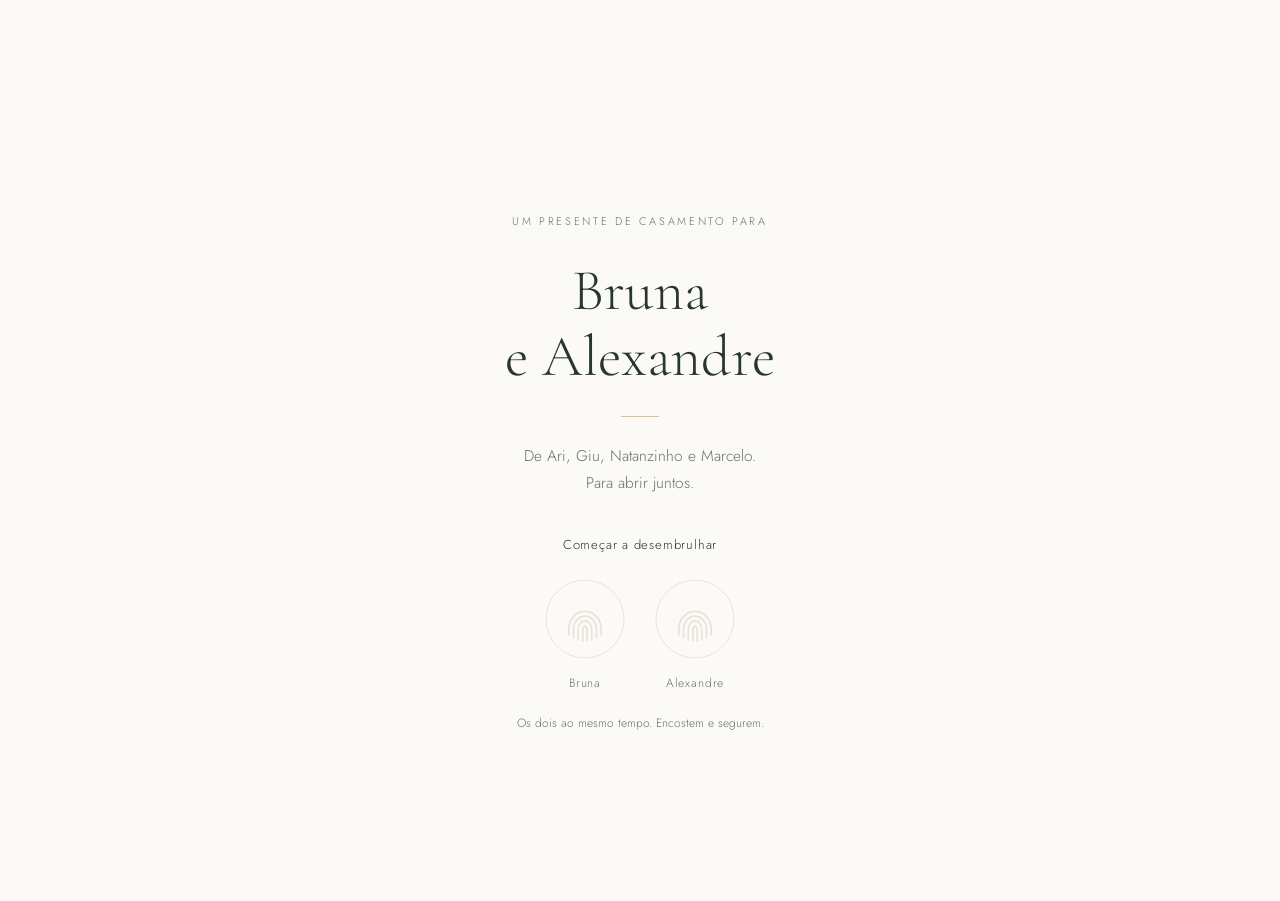
==== bruna-e-alexandre/index.html @ 7225ad79 "Pads na capa, digital, nomes abaixo e transição entre etapas - a capa passa a usar os dois círculos " ====
<!DOCTYPE html>
<html lang="pt-BR">
<head>
<meta charset="utf-8">
<meta name="viewport" content="width=device-width, initial-scale=1, viewport-fit=cover">
<title>Um presente</title>
<meta name="description" content="Um presente para abrir juntos.">
<meta name="theme-color" content="#FBFAF7">
<meta name="robots" content="noindex">

<link rel="preconnect" href="https://fonts.googleapis.com">
<link rel="preconnect" href="https://fonts.gstatic.com" crossorigin>
<link rel="stylesheet"
      href="https://fonts.googleapis.com/css2?family=Cormorant+Garamond:wght@300;400&family=Jost:wght@300;400&display=swap">

<link rel="stylesheet" href="../assets/theme-botanico.css">
<link rel="stylesheet" href="../assets/base.css">
</head>
<body>

<div class="chrome">
  <nav class="progress" id="progress" aria-label="Etapas do presente"></nav>
</div>

<button class="back" id="back" type="button" aria-label="Voltar uma etapa">
  <svg width="18" height="18" viewBox="0 0 18 18" fill="none"
       stroke="currentColor" stroke-width="1" aria-hidden="true">
    <path d="M11 3.5 5.5 9l5.5 5.5"/>
  </svg>
</button>

<main class="stage">
  <div class="card" id="card"></div>
</main>

<canvas id="confetti" aria-hidden="true"></canvas>
<p class="sr-only" id="announcer" aria-live="polite"></p>

<script src="../gifts/bruna-alexandre.js"></script>
<script src="../assets/hold.js"></script>
<script src="../assets/engine.js"></script>
</body>
</html>
---- assets/theme-botanico.css ----
/* Tema botânico — tirado do save the date deles: papel off-white texturizado,
   verde-sálvia, um traço de dourado no lugar das flores amarelas.

   Trocar de tema é trocar este arquivo. Nada aqui além de variáveis. */

:root {
  --paper:     #FBFAF7;  /* fundo, o material principal */
  --ink:       #26372B;  /* verde muito escuro, texto principal */
  --muted:     #6B7263;  /* texto secundário — 4.78:1 sobre o papel */
  --rule:      #E7E3D9;  /* linhas e estados inativos */
  --sage:      #8A9C7E;  /* verde: estrutura */
  --gold:      #B08D3F;  /* dourado: progresso e ação, única cor de acento */
  --gold-soft: #D9C48B;
  --gold-text: #8A6C26;  /* o mesmo dourado, escuro o bastante para texto — 4.73:1 */

  --art-ink:   var(--sage);  /* cor das ilustrações de traço */

  --font-display: 'Cormorant Garamond', Georgia, 'Times New Roman', serif;
  --font-body:    'Jost', -apple-system, BlinkMacSystemFont, 'Segoe UI', system-ui, sans-serif;

  --confetti: #B08D3F, #D9C48B, #8A9C7E, #26372B, #FFFFFF;
}
---- assets/base.css ----
/* ============================================================
   unwrapagift — layout, tipografia e movimento.
   Nenhuma cor literal aqui: tudo vem do arquivo de tema.
   ============================================================ */

*, *::before, *::after { box-sizing: border-box; }
* { margin: 0; padding: 0; }

html {
  -webkit-text-size-adjust: 100%;
  /* mata o zoom de duplo-toque do iOS sem matar o zoom de pinça,
     que a acessibilidade exige (user-scalable=no mataria os dois) */
  touch-action: manipulation;
}

body {
  min-height: 100dvh;
  background: var(--paper);
  color: var(--ink);
  font-family: var(--font-body);
  font-weight: 300;
  font-size: 16px;
  line-height: 1.6;
  -webkit-font-smoothing: antialiased;
  overflow-x: hidden;
}

.sr-only {
  position: absolute; width: 1px; height: 1px;
  padding: 0; overflow: hidden; clip: rect(0 0 0 0);
  white-space: nowrap; border: 0;
}

/* ---------- palco ---------- */

.stage {
  min-height: 100dvh;
  display: flex;
  align-items: center;
  justify-content: center;
  padding: calc(92px + env(safe-area-inset-top)) 28px
           calc(48px + env(safe-area-inset-bottom));
  position: relative;
  z-index: 2;                        /* acima dos confetes */
}

.card {
  width: 100%;
  max-width: 480px;
  text-align: center;
}

/* ---------- progresso: o raminho ---------- */

.chrome {
  position: fixed;
  top: 0; left: 0; right: 0;
  z-index: 20;
  padding-top: calc(26px + env(safe-area-inset-top));
  display: flex;
  justify-content: center;
  pointer-events: none;
}

.progress {
  position: relative;
  display: flex;
  align-items: center;
  gap: 20px;
  opacity: 0;
  transition: opacity .6s ease;
  pointer-events: none;
}
.progress.is-visible { opacity: 1; pointer-events: auto; }

/* a haste, atrás das folhas */
.progress::before {
  content: "";
  position: absolute;
  left: -14px; right: -14px; top: 50%;
  height: 1px;
  background: var(--rule);
}

.leaf {
  position: relative;
  z-index: 1;
  width: 20px; height: 20px;
  display: grid;
  place-items: center;
  border: 0;
  padding: 0;
  background: var(--paper);      /* recorta a haste atrás da folha */
  cursor: default;
  -webkit-tap-highlight-color: transparent;
}
/* área de toque confortável sem engordar o desenho */
.leaf::after { content: ""; position: absolute; inset: -12px; }

.leaf svg { width: 14px; height: 14px; display: block; overflow: visible; }
.leaf .blade {
  fill: none;
  stroke: var(--rule);
  stroke-width: 1;
  transition: fill .7s ease, stroke .7s ease;
}
.leaf .vein {
  fill: none;
  stroke: var(--rule);
  stroke-width: .75;
  transition: stroke .7s ease;
}
.leaf:nth-child(odd)  svg { transform: rotate(-16deg); }
.leaf:nth-child(even) svg { transform: rotate(16deg); }

.leaf.is-current .blade,
.leaf.is-current .vein  { stroke: var(--sage); }
.leaf.is-done .blade    { fill: var(--gold-soft); stroke: var(--gold); }
.leaf.is-done .vein     { stroke: var(--gold); }
.leaf.is-done           { cursor: pointer; }
.leaf:focus-visible   { outline: 1px solid var(--gold); outline-offset: 5px; }

/* ---------- voltar ---------- */

.back {
  position: fixed;
  top: calc(20px + env(safe-area-inset-top));
  right: 18px;
  z-index: 21;
  width: 40px; height: 40px;
  display: grid; place-items: center;
  border: 0; background: none;
  color: var(--muted);
  cursor: pointer;
  opacity: 0;
  pointer-events: none;
  transition: opacity .4s ease;
  -webkit-tap-highlight-color: transparent;
}
.back.is-visible { opacity: .55; pointer-events: auto; }
.back:hover, .back:focus-visible { opacity: 1; }
.back:focus-visible { outline: 1px solid var(--gold); outline-offset: 2px; }

/* ---------- tipografia ---------- */

.eyebrow {
  font-size: 11px;
  letter-spacing: .24em;
  text-transform: uppercase;
  line-height: 1.9;
  color: var(--muted);
  margin-bottom: 26px;
}

h1 {
  font-family: var(--font-display);
  font-weight: 300;
  font-size: clamp(40px, 11vw, 58px);
  line-height: 1.14;
  letter-spacing: .005em;
}

h2 {
  font-family: var(--font-display);
  font-weight: 300;
  font-size: clamp(27px, 7.2vw, 35px);
  line-height: 1.32;                 /* Cormorant tem acentos altos: ~ e ^ pedem folga */
  max-width: 19ch;
  margin: 0 auto;
}

.desc {
  font-size: 15.5px;
  line-height: 1.72;
  color: var(--muted);
  max-width: 33ch;
  margin: 20px auto 0;
}

.hair {
  width: 38px; height: 1px;
  background: var(--gold-soft);
  margin: 26px auto;
}

/* ---------- ilustração ---------- */

/* O PNG é traço preto sobre transparente; a máscara pinta a cor do tema.
   Ver docs/prompts-imagens.md. */
.art {
  margin: 32px auto 0;
  width: 100%;
  max-width: 250px;
}
.art__mask {
  width: 100%;
  aspect-ratio: 1;
  background-color: var(--art-ink);
  -webkit-mask: var(--art-src) center / contain no-repeat;
          mask: var(--art-src) center / contain no-repeat;
}
.art img { width: 100%; height: auto; display: block; opacity: .75; }

/* ---------- os círculos de segurar ---------- */

.cta { margin-top: 38px; }

.cta__label {
  font-size: 13px;
  letter-spacing: .06em;
  margin-bottom: 22px;
}

.pads {
  display: flex;
  gap: 26px;
  justify-content: center;
  align-items: flex-start;
}

.pad-slot {
  display: flex;
  flex-direction: column;
  align-items: center;
  gap: 13px;
}

.pad__name {
  font-size: 12px;
  letter-spacing: .07em;
  color: var(--muted);
  transition: color .3s ease;
}
.pad-slot:has(.pad.is-held) .pad__name { color: var(--gold-text); }

.pad {
  position: relative;
  width: 84px; height: 84px;
  flex: none;
  border: 0; padding: 0;
  background: none;
  cursor: pointer;
  touch-action: none;               /* o gesto é nosso, não do scroll */
  user-select: none;
  -webkit-user-select: none;
  -webkit-touch-callout: none;      /* iOS não abre menu no long-press */
  -webkit-tap-highlight-color: transparent;
}
.pad__ring {
  position: absolute; inset: 0;
  width: 100%; height: 100%;
  transform: rotate(-90deg);        /* preenchimento começa no topo */
}

.pad__print {
  position: absolute;
  top: 50%; left: 50%;
  width: 42px; height: 47px;
  transform: translate(-50%, -50%);
  fill: none;
  stroke: var(--rule);
  stroke-width: 1.3;
  stroke-linecap: round;
  transition: stroke .3s ease;
}
.pad.is-held .pad__print { stroke: var(--gold); }
.pad .ring { fill: none; stroke: var(--rule); stroke-width: 1; }
.pad .fill {
  fill: none;
  stroke: var(--gold);
  stroke-width: 1.5;
  stroke-linecap: round;
  stroke-dasharray: 245;
  stroke-dashoffset: 245;
}
.pad:focus-visible { outline: 1px solid var(--gold); outline-offset: 6px; border-radius: 50%; }

.note {
  font-size: 12px;
  line-height: 1.6;
  color: var(--muted);
  margin-top: 20px;
}

/* ---------- botão de texto ---------- */

.link {
  font-family: var(--font-body);
  font-weight: 300;
  font-size: 14px;
  letter-spacing: .1em;
  color: var(--ink);
  background: none;
  border: 0;
  border-bottom: 1px solid var(--gold-soft);
  padding: 8px 2px;
  cursor: pointer;
  transition: border-color .25s ease;
  -webkit-tap-highlight-color: transparent;
}
.link:hover, .link:focus-visible { border-color: var(--gold); }
.link:focus-visible { outline: 1px solid var(--gold); outline-offset: 6px; }

/* ---------- revelação ---------- */

.gift__kind {
  font-size: 11px;
  letter-spacing: .26em;
  text-transform: uppercase;
  color: var(--gold-text);
  margin-bottom: 10px;
}
.gift__name {
  font-family: var(--font-display);
  font-weight: 400;
  font-size: clamp(30px, 8.4vw, 42px);
  line-height: 1.14;
  letter-spacing: .01em;
}
.gift__msg {
  font-size: 15px;
  line-height: 1.75;
  color: var(--muted);
  max-width: 30ch;
  margin: 24px auto 0;
}
.signoff {
  font-size: 12.5px;
  letter-spacing: .04em;
  color: var(--muted);
  margin-top: 38px;
}
.signature {
  font-family: var(--font-display);
  font-size: 19px;
  letter-spacing: .03em;
  margin-top: 6px;
}

/* Os confetes caem ATRÁS do texto. Por cima, eles competem com a leitura
   exatamente na tela que mais precisa ser lida. */
#confetti {
  position: fixed; inset: 0;
  width: 100%; height: 100%;
  pointer-events: none;
  z-index: 1;
}

/* ---------- entradas ---------- */

.rise { opacity: 0; transform: translateY(14px); }
.is-entering .rise { animation: rise .95s cubic-bezier(.22,.61,.36,1) forwards; }
.d1 { animation-delay: .05s; }
.d2 { animation-delay: .50s; }
.d3 { animation-delay: 1.00s; }
.d4 { animation-delay: 1.60s; }

/* a revelação respira mais fundo que as outras telas */
.is-reveal .rise { animation-duration: 1.4s; }
.is-reveal .d2 { animation-delay: .85s; }
.is-reveal .d3 { animation-delay: 1.5s; }

@keyframes rise { to { opacity: 1; transform: none; } }

/* Sai de cena. O atraso deixa o "Podem soltar." legível antes do fade. */
.card.is-leaving { animation: leave .55s cubic-bezier(.4, 0, 1, 1) .45s forwards; }
@keyframes leave { to { opacity: 0; transform: translateY(-12px); } }

.card.is-leaving .note {
  color: var(--gold-text);
  transition: color .25s ease;
}

.leaf.is-blooming { animation: bloom .9s cubic-bezier(.34, 1.56, .64, 1); }
@keyframes bloom {
  0%   { transform: scale(1); }
  40%  { transform: scale(1.4); }
  100% { transform: scale(1); }
}

@media (prefers-reduced-motion: reduce) {
  .rise { opacity: 1; transform: none; }
  .is-entering .rise { animation: none; }
  .leaf .blade, .leaf .vein { transition: none; }
  .card.is-leaving { animation: none; opacity: 0; }
  .leaf.is-blooming { animation: none; }
}
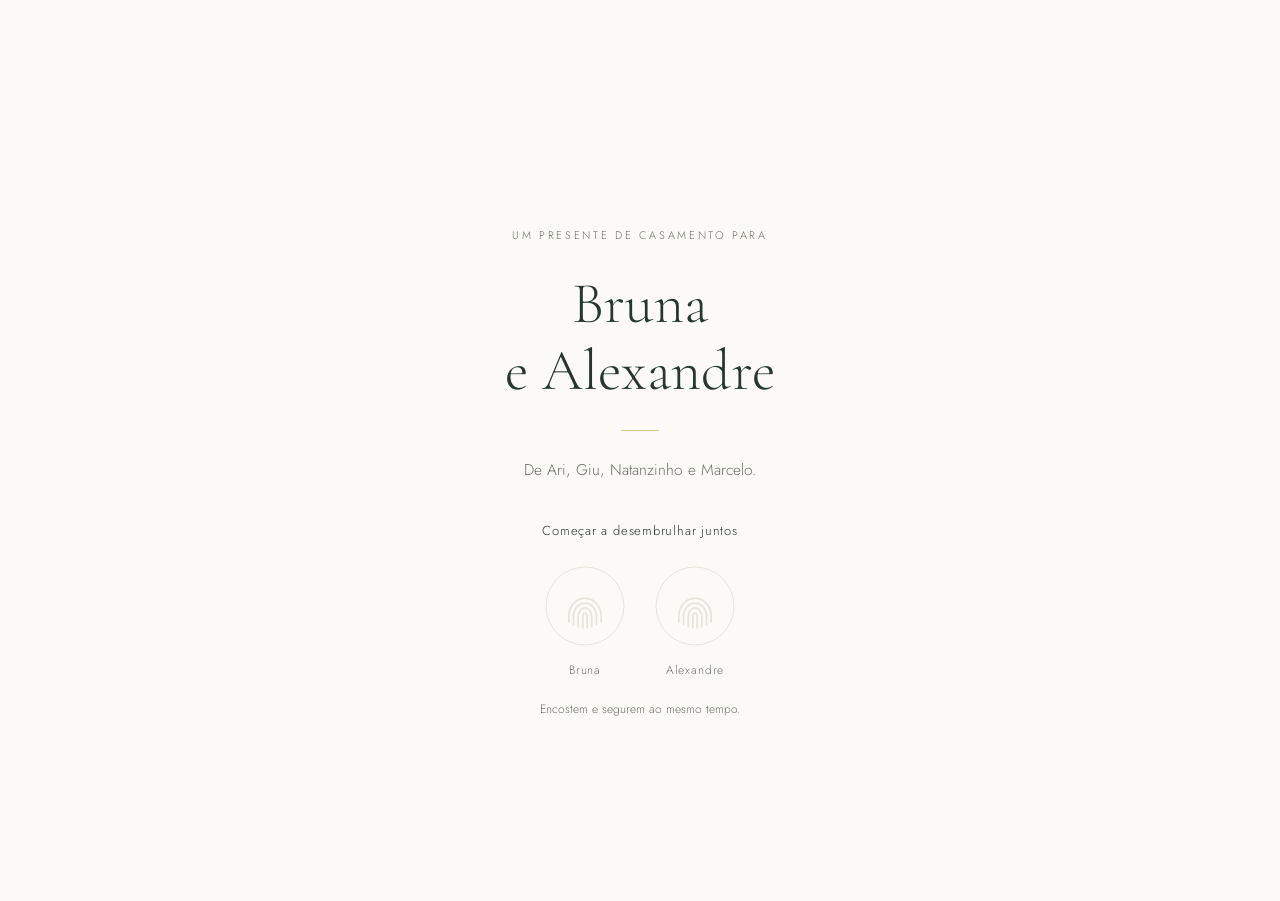
==== commit 1c8c8855: "Transição em ondas, fim da lupa do iOS e nota que ganha peso Ondas: ao completar, duas ondas dourada" ====
--- a/bruna-e-alexandre/index.html
+++ b/bruna-e-alexandre/index.html
@@ -34,6 +34,7 @@
 </main>
 
 <canvas id="confetti" aria-hidden="true"></canvas>
+<div class="waves" id="waves" aria-hidden="true" hidden></div>
 <p class="sr-only" id="announcer" aria-live="polite"></p>
 
 <script src="../gifts/bruna-alexandre.js"></script>
--- a/assets/theme-botanico.css
+++ b/assets/theme-botanico.css
@@ -12,6 +12,7 @@
   --gold:      #B08D3F;  /* dourado: progresso e ação, única cor de acento */
   --gold-soft: #D9C48B;
   --gold-text: #8A6C26;  /* o mesmo dourado, escuro o bastante para texto — 4.73:1 */
+  --gold-deep: #A07D2C;  /* disco preenchido; 3.68:1 com o traço claro por cima */
 
   --art-ink:   var(--sage);  /* cor das ilustrações de traço */
 
--- a/assets/base.css
+++ b/assets/base.css
@@ -23,6 +23,13 @@
   line-height: 1.6;
   -webkit-font-smoothing: antialiased;
   overflow-x: hidden;
+
+  /* Segurar o dedo perto de um texto fazia o iOS selecionar a palavra e abrir a
+     lupa por cima do círculo. Ninguém precisa copiar texto daqui, então a
+     seleção sai do site inteiro — não só dos círculos. */
+  -webkit-user-select: none;
+          user-select: none;
+  -webkit-touch-callout: none;
 }
 
 .sr-only {
@@ -246,6 +253,21 @@
   -webkit-touch-callout: none;      /* iOS não abre menu no long-press */
   -webkit-tap-highlight-color: transparent;
 }
+
+/* Segurar inverte o círculo: o disco fica dourado e tudo que estava dourado
+   passa a papel. O feedback sai de baixo do dedo e vai para a borda, que é a
+   única parte que a pessoa continua enxergando enquanto segura. */
+.pad::before {
+  content: "";
+  position: absolute;
+  inset: 0;
+  border-radius: 50%;
+  background: var(--gold-deep);
+  opacity: 0;
+  transform: scale(.88);
+  transition: opacity .22s ease, transform .28s cubic-bezier(.34, 1.4, .64, 1);
+}
+.pad.is-held::before { opacity: 1; transform: scale(1); }
 .pad__ring {
   position: absolute; inset: 0;
   width: 100%; height: 100%;
@@ -263,8 +285,14 @@
   stroke-linecap: round;
   transition: stroke .3s ease;
 }
-.pad.is-held .pad__print { stroke: var(--gold); }
-.pad .ring { fill: none; stroke: var(--rule); stroke-width: 1; }
+.pad.is-held .pad__print { stroke: var(--paper); }
+.pad .ring {
+  fill: none;
+  stroke: var(--rule);
+  stroke-width: 1;
+  transition: stroke .22s ease;
+}
+.pad.is-held .ring { stroke: rgba(251, 250, 247, .38); }
 .pad .fill {
   fill: none;
   stroke: var(--gold);
@@ -272,7 +300,9 @@
   stroke-linecap: round;
   stroke-dasharray: 245;
   stroke-dashoffset: 245;
-}
+  transition: stroke .22s ease;
+}
+.pad.is-held .fill { stroke: var(--paper); }
 .pad:focus-visible { outline: 1px solid var(--gold); outline-offset: 6px; border-radius: 50%; }
 
 .note {
@@ -280,6 +310,15 @@
   line-height: 1.6;
   color: var(--muted);
   margin-top: 20px;
+  transition: color .3s ease;
+}
+
+/* Basta um dedo na tela para a instrução ganhar peso: é ela que explica por que
+   nada aconteceu ainda. Segue destacada com os dois segurando, e volta ao normal
+   quando não há mais ninguém encostado. */
+.cta:has(.pad.is-held) .note {
+  font-weight: 400;
+  color: var(--ink);
 }
 
 /* ---------- botão de texto ---------- */
@@ -346,6 +385,27 @@
   z-index: 1;
 }
 
+/* ---------- ondas de transição ----------
+   Duas ondas douradas saem do centro de cada círculo e cobrem a tela; depois
+   duas ondas de papel saem do mesmo ponto e a devolvem ao normal. A troca de
+   conteúdo acontece com o papel já cobrindo tudo — overlay e fundo são a mesma
+   cor, então a substituição não aparece.
+
+   A tela fica dourada enquanto houver dedo nela e a onda volta quando soltam:
+   é isso que dispensa qualquer instrução escrita pedindo para soltar. */
+
+.waves {
+  position: fixed; inset: 0;
+  z-index: 40;
+  pointer-events: none;
+  overflow: hidden;
+}
+.wave {
+  position: absolute;
+  border-radius: 50%;
+  transform: scale(0);
+  will-change: transform;
+}
 /* ---------- entradas ---------- */
 
 .rise { opacity: 0; transform: translateY(14px); }
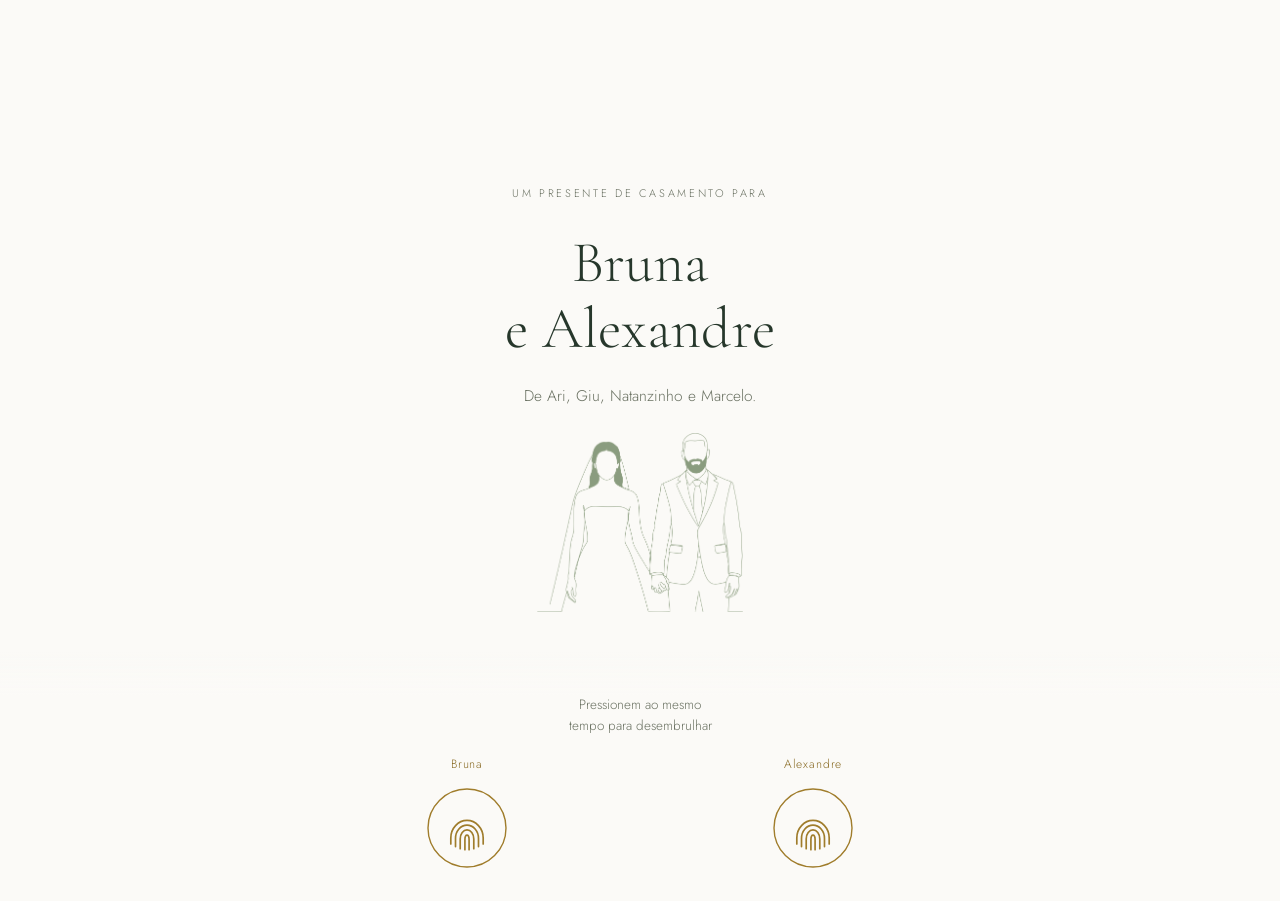
==== commit 66e07465: "Prévia de link com imagem própria O WhatsApp mostrava só "Um presente / Um presente para abrir junto" ====
--- a/bruna-e-alexandre/index.html
+++ b/bruna-e-alexandre/index.html
@@ -3,10 +3,24 @@
 <head>
 <meta charset="utf-8">
 <meta name="viewport" content="width=device-width, initial-scale=1, viewport-fit=cover">
-<title>Um presente</title>
-<meta name="description" content="Um presente para abrir juntos.">
+<title>Um presente para Bruna e Alexandre</title>
+<meta name="description" content="De Ari, Giu, Natanzinho e Marcelo. Precisa dos dois ao mesmo tempo.">
 <meta name="theme-color" content="#FBFAF7">
 <meta name="robots" content="noindex">
+
+<!-- Prévia em WhatsApp e afins. A imagem é composta por tools/gerar-og.py:
+     a ilustração da capa é preta sobre transparente, e transparência vira
+     preto no WhatsApp. A prévia não revela o presente. -->
+<meta property="og:type" content="website">
+<meta property="og:url" content="https://marcelojrfarias.github.io/unwrapagift/bruna-e-alexandre/">
+<meta property="og:title" content="Bruna e Alexandre, um presente para desembrulhar juntos">
+<meta property="og:description" content="De Ari, Giu, Natanzinho e Marcelo. Precisa dos dois ao mesmo tempo.">
+<meta property="og:image" content="https://marcelojrfarias.github.io/unwrapagift/img/og.png">
+<meta property="og:image:width" content="1200">
+<meta property="og:image:height" content="630">
+<meta property="og:image:alt" content="Bruna e Alexandre, em traço, de mãos dadas">
+<meta property="og:locale" content="pt_BR">
+<meta name="twitter:card" content="summary_large_image">
 
 <link rel="preconnect" href="https://fonts.googleapis.com">
 <link rel="preconnect" href="https://fonts.gstatic.com" crossorigin>
@@ -35,6 +49,10 @@
 
 <canvas id="confetti" aria-hidden="true"></canvas>
 <div class="waves" id="waves" aria-hidden="true" hidden></div>
+<div class="waves__status" id="wavesStatus" aria-hidden="true">
+  <div class="waves__sprig" id="wavesSprig"></div>
+  <p class="waves__note" id="wavesNote"></p>
+</div>
 <p class="sr-only" id="announcer" aria-live="polite"></p>
 
 <script src="../gifts/bruna-alexandre.js"></script>
--- a/assets/theme-botanico.css
+++ b/assets/theme-botanico.css
@@ -5,6 +5,7 @@
 
 :root {
   --paper:     #FBFAF7;  /* fundo, o material principal */
+  --paper-0:   rgba(251, 250, 247, 0);  /* o mesmo papel, transparente */
   --ink:       #26372B;  /* verde muito escuro, texto principal */
   --muted:     #6B7263;  /* texto secundário — 4.78:1 sobre o papel */
   --rule:      #E7E3D9;  /* linhas e estados inativos */
@@ -13,6 +14,8 @@
   --gold-soft: #D9C48B;
   --gold-text: #8A6C26;  /* o mesmo dourado, escuro o bastante para texto — 4.73:1 */
   --gold-deep: #A07D2C;  /* disco preenchido; 3.68:1 com o traço claro por cima */
+  --gold-wave:  #CAB26A;  /* ida:   multiply de duas destas dá exatamente --gold-deep */
+  --paper-wave: #CBCDCD;  /* volta: screen de duas destas sobre o dourado dá --paper */
 
   --art-ink:   var(--sage);  /* cor das ilustrações de traço */
 
--- a/assets/base.css
+++ b/assets/base.css
@@ -45,10 +45,15 @@
   display: flex;
   align-items: center;
   justify-content: center;
-  padding: calc(92px + env(safe-area-inset-top)) 28px
-           calc(48px + env(safe-area-inset-bottom));
+  padding: calc(clamp(58px, 11svh, 92px) + env(safe-area-inset-top)) 28px
+           calc(clamp(22px, 5svh, 48px) + env(safe-area-inset-bottom));
   position: relative;
-  z-index: 2;                        /* acima dos confetes */
+  z-index: 2;                        /* acima dos confetes, em toda tela */
+}
+
+/* Com os controles ancorados no rodapé, o conteúdo precisa parar antes deles. */
+body.has-controls .stage {
+  padding-bottom: calc(var(--controls-h) + env(safe-area-inset-bottom));
 }
 
 .card {
@@ -132,7 +137,7 @@
 .back {
   position: fixed;
   top: calc(20px + env(safe-area-inset-top));
-  right: 18px;
+  left: 18px;                        /* seta aponta pra esquerda: mora na esquerda */
   z-index: 21;
   width: 40px; height: 40px;
   display: grid; place-items: center;
@@ -181,7 +186,7 @@
   line-height: 1.72;
   color: var(--muted);
   max-width: 33ch;
-  margin: 20px auto 0;
+  margin: clamp(12px, 2.4svh, 20px) auto 0;
 }
 
 .hair {
@@ -195,47 +200,88 @@
 /* O PNG é traço preto sobre transparente; a máscara pinta a cor do tema.
    Ver docs/prompts-imagens.md. */
 .art {
-  margin: 32px auto 0;
-  width: 100%;
-  max-width: 250px;
-}
+  margin: clamp(12px, 2.6svh, 30px) auto 0;
+  display: flex;
+  justify-content: center;
+}
+/* O slot toma a proporção real da imagem: as ilustrações não são quadradas e
+   um slot fixo deixaria um vão embaixo. */
+/* A ilustração cede espaço em tela baixa: sem isso o conteúdo passa a permitir
+   scroll, e rolar aqui só empurra a imagem para trás dos controles — não revela
+   nada. Em tela alta ela pode crescer bem mais. */
+/* A ALTURA é que manda, não a largura: assim todas as etapas mostram a
+   ilustração na mesma altura e nada abaixo pula de uma tela para a outra.
+   A largura sai da proporção de cada desenho. */
+.art__mask, .art__slot {
+  height: 19svh;
+  width: auto;
+  max-width: 100%;
+  aspect-ratio: var(--art-ratio, 1);
+}
+/* Espaço reservado enquanto a imagem não chega: mesma altura, sem pintura.
+   Sem isso o conteúdo pula quando a ilustração entra. */
+.art__slot { aspect-ratio: 1.4; }
+
 .art__mask {
-  width: 100%;
-  aspect-ratio: 1;
   background-color: var(--art-ink);
   -webkit-mask: var(--art-src) center / contain no-repeat;
           mask: var(--art-src) center / contain no-repeat;
 }
 .art img { width: 100%; height: auto; display: block; opacity: .75; }
 
+@media (max-height: 620px) {
+  .art__mask, .art__slot { height: 15svh; }
+}
+
 /* ---------- os círculos de segurar ---------- */
 
-.cta { margin-top: 38px; }
-
-.cta__label {
-  font-size: 13px;
-  letter-spacing: .06em;
-  margin-bottom: 22px;
+/* Os círculos moram nos cantos de baixo: é onde os polegares de duas pessoas
+   segurando o mesmo celular alcançam sem esforço. Ancorados no rodapé, também
+   ficam sempre à mão — o conteúdo pode rolar sem nunca escondê-los.
+
+   Isso rompe a coluna única do resto do site, de propósito: aqui manda a
+   ergonomia da mão, não a composição. */
+:root { --controls-h: 196px; }
+
+.cta {
+  position: fixed;
+  left: 0; right: 0;
+  bottom: 0;
+  z-index: 15;
+  padding: 0 clamp(20px, 7vw, 34px) calc(clamp(18px, 3.4svh, 30px) + env(safe-area-inset-bottom));
+  background: var(--paper);
+}
+/* o conteúdo some por trás dos controles em vez de esbarrar neles */
+.cta::before {
+  content: "";
+  position: absolute;
+  left: 0; right: 0; bottom: 100%;
+  height: 44px;
+  /* --paper-0, não "transparent": em CSS transparent é preto transparente e o
+     gradiente passaria por um cinza sujo antes de sumir. */
+  background: linear-gradient(to top, var(--paper), var(--paper-0));
+  pointer-events: none;
 }
 
 .pads {
   display: flex;
-  gap: 26px;
-  justify-content: center;
-  align-items: flex-start;
+  justify-content: space-between;
+  align-items: flex-end;
+  max-width: 430px;             /* em tela larga eles param de se afastar */
+  margin: 0 auto;
 }
 
 .pad-slot {
   display: flex;
   flex-direction: column;
   align-items: center;
-  gap: 13px;
+  gap: clamp(8px, 1.4svh, 12px);
 }
 
 .pad__name {
   font-size: 12px;
   letter-spacing: .07em;
-  color: var(--muted);
+  color: var(--gold-text);
   transition: color .3s ease;
 }
 .pad-slot:has(.pad.is-held) .pad__name { color: var(--gold-text); }
@@ -280,16 +326,19 @@
   width: 42px; height: 47px;
   transform: translate(-50%, -50%);
   fill: none;
-  stroke: var(--rule);
+  stroke: var(--gold-deep);
   stroke-width: 1.3;
   stroke-linecap: round;
   transition: stroke .3s ease;
 }
 .pad.is-held .pad__print { stroke: var(--paper); }
+/* Dourado já em repouso: com o anel em --rule os círculos quase sumiam na
+   página. Usa --gold-deep e não --gold porque o traço claro precisa de 3:1
+   sobre ele quando o disco preenche. */
 .pad .ring {
   fill: none;
-  stroke: var(--rule);
-  stroke-width: 1;
+  stroke: var(--gold-deep);
+  stroke-width: 1.4;
   transition: stroke .22s ease;
 }
 .pad.is-held .ring { stroke: rgba(251, 250, 247, .38); }
@@ -306,10 +355,12 @@
 .pad:focus-visible { outline: 1px solid var(--gold); outline-offset: 6px; border-radius: 50%; }
 
 .note {
-  font-size: 12px;
-  line-height: 1.6;
+  font-size: 13.5px;
+  line-height: 1.55;
   color: var(--muted);
-  margin-top: 20px;
+  margin: 0 auto clamp(12px, 2.2svh, 18px);
+  max-width: 24ch;              /* duas linhas equilibradas em tela estreita */
+  text-wrap: balance;
   transition: color .3s ease;
 }
 
@@ -376,6 +427,15 @@
   margin-top: 6px;
 }
 
+/* Fecha a carta: quem assina em cima, para quem é embaixo. */
+.dedication {
+  font-family: var(--font-display);
+  font-size: 15.5px;
+  letter-spacing: .04em;
+  color: var(--muted);
+  margin-top: 26px;
+}
+
 /* Os confetes caem ATRÁS do texto. Por cima, eles competem com a leitura
    exatamente na tela que mais precisa ser lida. */
 #confetti {
@@ -399,26 +459,145 @@
   z-index: 40;
   pointer-events: none;
   overflow: hidden;
-}
+  isolation: isolate;      /* o multiply mistura as ondas entre si, não com a página */
+}
+
+/* Cada onda é um dourado claro; onde as duas se cruzam, o multiply devolve
+   exatamente --gold-deep. Duas frentes visíveis, e a tela termina na cor cheia
+   porque no fim as duas cobrem tudo.
+
+   A volta é o espelho: screen no lugar de multiply. Transparência resolveria,
+   mas geraria um bege lavado que não pertence à paleta — o screen mantém as
+   duas frentes em tons da família do papel e fecha exatamente em --paper. */
 .wave {
   position: absolute;
   border-radius: 50%;
   transform: scale(0);
   will-change: transform;
+  mix-blend-mode: multiply;
+}
+.wave--plain { mix-blend-mode: screen; }
+
+/* Diz o que está acontecendo, não o que fazer: quem lê que algo está em
+   andamento solta o botão sozinho. */
+.waves__status {
+  position: fixed;
+  left: 0; right: 0;
+  top: 50%;
+  z-index: 41;
+  transform: translateY(-50%);
+  display: flex;
+  flex-direction: column;
+  align-items: center;
+  gap: 30px;
+  pointer-events: none;
+}
+
+/* O raminho aparece maior aqui do que no topo: nesta tela ele é o assunto, e
+   a 14px o preenchimento gradual não se leria. */
+.waves__sprig {
+  position: relative;
+  display: flex;
+  align-items: center;
+  gap: 26px;
+  opacity: 0;
+}
+.waves__sprig::before {
+  content: "";
+  position: absolute;
+  left: -16px; right: -16px; top: 50%;
+  height: 1px;
+  background: rgba(251, 250, 247, .3);
+}
+.wleaf { position: relative; z-index: 1; display: grid; place-items: center; }
+.wleaf svg { width: 24px; height: 24px; display: block; overflow: visible; }
+.wleaf:nth-child(odd)  svg { transform: rotate(-16deg); }
+.wleaf:nth-child(even) svg { transform: rotate(16deg); }
+
+.wblade, .wvein { fill: none; stroke: rgba(251, 250, 247, .5); stroke-width: 1; }
+.wvein { stroke-width: .75; }
+.wleaf.is-done .wblade,
+.wleaf.is-done .wvein { stroke: var(--paper); }
+.wleaf.is-done .wblade { fill: var(--paper); }
+
+/* a folha da etapa recém-concluída enche de baixo para cima */
+.wblade-full { fill: var(--paper); }
+.wfill { transform: translateY(14px); }              /* fora da folha: vazia */
+.wleaf.is-done .wfill { transform: none; }
+.wleaf.is-filling .wfill {
+  transform: none;
+  transition: transform .85s cubic-bezier(.3, .7, .4, 1);
+}
+.wleaf.is-filling .wblade,
+.wleaf.is-filling .wvein { stroke: var(--paper); transition: stroke .5s ease; }
+
+.waves__note {
+  text-align: center;
+  color: var(--paper);
+  /* 23px mantém o contraste de 3.68:1 sobre o dourado dentro da regra de
+     texto grande (>=18.66px pede 3:1) */
+  font-family: var(--font-display);
+  font-size: 23px;
+  letter-spacing: .05em;
+  opacity: 0;
+}
+.is-on .waves__sprig { animation: noteIn .3s ease forwards; }
+.is-on .waves__note  { animation: noteIn .26s ease .1s forwards,
+                                  noteBreathe 2.4s ease-in-out .36s infinite; }
+.is-off .waves__sprig,
+.is-off .waves__note {
+  animation: none;
+  opacity: 0;
+  transition: opacity .34s cubic-bezier(.25, .6, .3, 1);
+}
+@keyframes noteIn {
+  from { opacity: 0; transform: translateY(6px); }
+  to   { opacity: 1; transform: none; }
+}
+/* Aparece e some de verdade, não só oscila: o texto é a única coisa viva na
+   tela dourada. A saída dura o mesmo que a largada da onda de volta, para o
+   último "some" e o fundo voltando parecerem o mesmo gesto. */
+@keyframes noteBreathe {
+  0%, 100% { opacity: 1; }
+  50%      { opacity: .06; }
+}
+
+/* Um beat de confirmação: o disco cheio dá um pulso antes de a onda cobrir
+   tudo, para dar tempo de registrar que conseguiram. */
+.pad.is-sealed { animation: seal .34s cubic-bezier(.34, 1.56, .64, 1); }
+@keyframes seal {
+  0%   { transform: scale(1); }
+  45%  { transform: scale(1.09); }
+  100% { transform: scale(1); }
 }
 /* ---------- entradas ---------- */
 
 .rise { opacity: 0; transform: translateY(14px); }
 .is-entering .rise { animation: rise .95s cubic-bezier(.22,.61,.36,1) forwards; }
-.d1 { animation-delay: .05s; }
-.d2 { animation-delay: .50s; }
-.d3 { animation-delay: 1.00s; }
-.d4 { animation-delay: 1.60s; }
+
+/* Os atrasos precisam da mesma especificidade da regra acima e vir depois:
+   o atalho "animation:" zera animation-delay, e como ".is-entering .rise"
+   ganha de ".d2", os atrasos eram apagados e tudo entrava junto. */
+.is-entering .d1 { animation-delay: .05s; }
+.is-entering .d2 { animation-delay: .55s; }
+.is-entering .d3 { animation-delay: 1.05s; }
+.is-entering .d4 { animation-delay: 1.70s; }   /* os controles, sempre por último */
+
+/* A revelação não tem controles no rodapé e carrega menos texto: a ilustração
+   do presente pode ocupar bem mais que a das etapas. */
+.is-reveal .art__mask, .is-reveal .art__slot { height: 26svh; }
+
+/* A capa carrega o título grande, então a ilustração cede um pouco. */
+.is-cover .art__mask, .is-cover .art__slot { height: 20svh; }
+@media (max-height: 620px) {
+  .is-cover .art__mask, .is-cover .art__slot { height: 16svh; }
+}
 
 /* a revelação respira mais fundo que as outras telas */
 .is-reveal .rise { animation-duration: 1.4s; }
-.is-reveal .d2 { animation-delay: .85s; }
-.is-reveal .d3 { animation-delay: 1.5s; }
+.is-entering.is-reveal .d2 { animation-delay: .85s; }
+.is-entering.is-reveal .d3 { animation-delay: 1.5s; }
+.is-entering.is-reveal .d4 { animation-delay: 2.3s; }
 
 @keyframes rise { to { opacity: 1; transform: none; } }
 
@@ -444,4 +623,7 @@
   .leaf .blade, .leaf .vein { transition: none; }
   .card.is-leaving { animation: none; opacity: 0; }
   .leaf.is-blooming { animation: none; }
-}
+  .pad.is-sealed { animation: none; }
+  .is-on .waves__note, .is-on .waves__sprig { animation: none; opacity: 1; }
+  .wleaf.is-filling .wfill { transition: none; transform: translateY(0); }
+}
